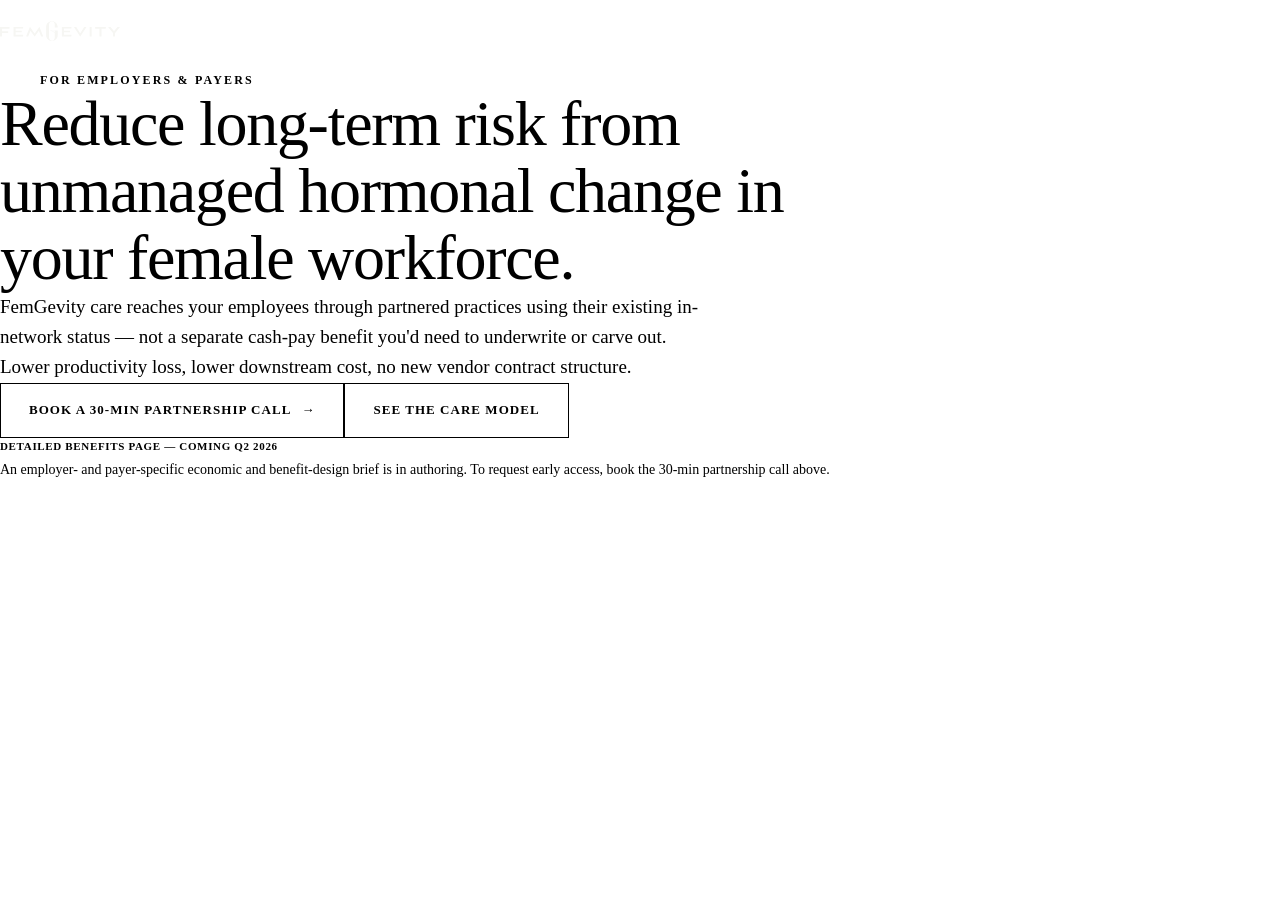
==== for-employers/index.html @ 6acf3462 "V6 gap closure: Patient Leakage, vocabulary policy, Surf Green prominence, intake form, sub-pages Br" ====
<!DOCTYPE html>
<html lang="en">
<head>
<meta charset="UTF-8" />
<meta name="viewport" content="width=device-width, initial-scale=1.0" />
<title>For Employers &amp; Payers — FemGevity Health</title>
<meta name="description" content="Reduce long-term risk and lost productivity from unmanaged hormonal change in your female workforce. FemGevity care reaches employees through partnered practices using existing in-network status." />
<link rel="preconnect" href="https://fonts.googleapis.com">
<link rel="preconnect" href="https://fonts.gstatic.com" crossorigin>
<link href="https://fonts.googleapis.com/css2?family=Cormorant+Garamond:ital,wght@0,400;0,500;0,600;1,400&family=Montserrat:wght@300;400;500;600;700&display=swap" rel="stylesheet">
<link rel="stylesheet" href="../assets/css/site.css">
</head>
<body>

<nav class="subnav">
  <div class="container subnav-inner">
    <a href="../" class="logo" aria-label="FemGevity Health">
      <img src="../assets/logo/femgevity-on-dark.svg" alt="FemGevity Health" />
    </a>
    <a href="../" class="subnav-back"><span class="arrow">&larr;</span> Back to Home</a>
  </div>
</nav>

<section class="subhero">
  <div class="container">
    <span class="eyebrow">For Employers &amp; Payers</span>
    <h1>Reduce long-term risk from unmanaged hormonal change in your female workforce.</h1>
    <p class="lede">FemGevity care reaches your employees through partnered practices using their existing in-network status &mdash; not a separate cash-pay benefit you'd need to underwrite or carve out. Lower productivity loss, lower downstream cost, no new vendor contract structure.</p>
    <div class="subhero-ctas">
      <a href="../#partnership" class="btn btn-primary">Book a 30-min Partnership Call <span class="arrow">→</span></a>
      <a href="../#science" class="btn btn-secondary">See the Care Model</a>
    </div>
    <div class="coming-soon-callout">
      <strong>Detailed benefits page — coming Q2 2026</strong>
      An employer- and payer-specific economic and benefit-design brief is in authoring. To request early access, book the 30-min partnership call above.
    </div>
  </div>
</section>

<footer class="subfooter">
  <div class="container">
    © 2026 FemGevity Health. <a href="../">Home</a> · <a href="../#partnership">Partnerships</a> · <a href="../legal/">Legal</a>
  </div>
</footer>

</body>
</html>
---- assets/css/site.css ----
/* =============================================================
   FEMGEVITY — SHARED SITE CSS
   Used by sub-pages (for-*/, partnership/, legal/). The homepage
   (index.html) keeps its full inline <style>; this file ships only
   the design tokens, base typography, and shared components needed
   by sub-pages so they render on-brand without duplicating the
   homepage's full stylesheet.
   ============================================================= */

:root {
  --slate-blue: #023436;
  --slate-blue-light: #045a5e;
  --surf-green: #CED1C8;
  --spring-white: #F8F6F1;
  --black: #000000;
  --white: #FFFFFF;
  --slate-blue-90: rgba(2, 52, 54, 0.9);
  --slate-blue-70: rgba(2, 52, 54, 0.7);
  --slate-blue-50: rgba(2, 52, 54, 0.5);
  --slate-blue-15: rgba(2, 52, 54, 0.15);
  --surf-green-50: rgba(206, 209, 200, 0.5);
  --ink: #1A1A1A;
  --ink-muted: #5C6770;
  --font-display: 'The Seasons', 'Cormorant Garamond', 'Cormorant', Georgia, 'Times New Roman', serif;
  --font-sans: 'Montserrat', -apple-system, BlinkMacSystemFont, 'Helvetica Neue', sans-serif;
  --space-1: 8px;
  --space-2: 16px;
  --space-3: 24px;
  --space-4: 32px;
  --space-5: 48px;
  --space-6: 64px;
  --space-7: 96px;
  --space-8: 128px;
  --max-width: 1280px;
  --content-pad: 32px;
}

*, *::before, *::after { box-sizing: border-box; margin: 0; padding: 0; }
html { scroll-behavior: smooth; }
body {
  font-family: var(--font-sans);
  font-size: 16px;
  line-height: 1.6;
  color: var(--ink);
  background: var(--spring-white);
  -webkit-font-smoothing: antialiased;
  -moz-osx-font-smoothing: grayscale;
}
a { color: inherit; text-decoration: none; }
img { max-width: 100%; display: block; }

.eyebrow {
  font-family: var(--font-sans);
  font-size: 12px;
  font-weight: 600;
  letter-spacing: 0.18em;
  text-transform: uppercase;
  color: var(--slate-blue);
  margin-bottom: var(--space-3);
  display: inline-flex;
  align-items: center;
  gap: 12px;
}
.eyebrow::before {
  content: '';
  width: 28px;
  height: 1px;
  background: var(--slate-blue);
  display: inline-block;
}

h1, h2, h3, h4 {
  font-family: var(--font-display);
  color: var(--ink);
  letter-spacing: -0.01em;
  font-weight: 500;
}
h1 { font-size: clamp(40px, 6vw, 64px); line-height: 1.05; letter-spacing: -0.02em; }
h2 { font-size: clamp(28px, 3.6vw, 42px); line-height: 1.1; margin-bottom: var(--space-3); }
h3 { font-size: clamp(20px, 2vw, 26px); line-height: 1.25; }

.lede {
  font-family: var(--font-sans);
  font-size: 18px;
  line-height: 1.6;
  color: var(--ink-muted);
  max-width: 640px;
}

.container { max-width: var(--max-width); margin: 0 auto; padding: 0 var(--content-pad); }
section { padding: var(--space-7) 0; }
@media (max-width: 768px) {
  :root { --content-pad: 20px; }
  section { padding: var(--space-6) 0; }
}

/* Buttons */
.btn {
  display: inline-flex;
  align-items: center;
  gap: 10px;
  padding: 16px 28px;
  font-family: var(--font-sans);
  font-size: 13px;
  font-weight: 600;
  letter-spacing: 0.08em;
  text-transform: uppercase;
  border: 1px solid transparent;
  cursor: pointer;
  transition: all 0.25s ease;
  white-space: nowrap;
}
.btn-primary { background: var(--slate-blue); color: var(--white); border-color: var(--slate-blue); }
.btn-primary:hover { background: var(--black); border-color: var(--black); transform: translateY(-1px); }
.btn-secondary { background: transparent; color: var(--slate-blue); border-color: var(--slate-blue); }
.btn-secondary:hover { background: var(--slate-blue); color: var(--white); }
.btn-on-dark { background: var(--white); color: var(--slate-blue); border-color: var(--white); }
.btn-on-dark:hover { background: transparent; color: var(--white); border-color: var(--white); }
.btn .arrow { transition: transform 0.25s ease; }
.btn:hover .arrow { transform: translateX(4px); }
@media (max-width: 600px) {
  .btn { white-space: normal; text-align: center; line-height: 1.25; }
}

/* Slim sub-page nav */
.subnav {
  background: var(--slate-blue);
  color: var(--white);
  padding: 18px 0;
  border-bottom: 1px solid rgba(255,255,255,0.08);
}
.subnav-inner {
  display: flex;
  align-items: center;
  justify-content: space-between;
  gap: var(--space-3);
}
.subnav .logo img { height: 26px; width: auto; display: block; }
.subnav-back {
  font-family: var(--font-sans);
  font-size: 12px;
  font-weight: 500;
  letter-spacing: 0.08em;
  text-transform: uppercase;
  color: rgba(255,255,255,0.85);
  display: inline-flex;
  align-items: center;
  gap: 8px;
  transition: color 0.2s ease;
}
.subnav-back:hover { color: var(--white); }
.subnav-back .arrow { display: inline-block; transition: transform 0.2s ease; }
.subnav-back:hover .arrow { transform: translateX(-3px); }

/* Sub-page hero */
.subhero {
  padding: var(--space-7) 0 var(--space-6);
  background: var(--spring-white);
  border-bottom: 1px solid var(--slate-blue-15);
}
.subhero h1 { margin-bottom: var(--space-3); max-width: 880px; }
.subhero .lede { margin-bottom: var(--space-5); font-size: 19px; max-width: 720px; }
.subhero-ctas { display: flex; gap: var(--space-2); flex-wrap: wrap; }
@media (max-width: 600px) {
  .subhero-ctas { flex-direction: column; align-items: stretch; }
  .subhero-ctas .btn { width: 100%; justify-content: center; }
}

/* Generic content blocks for sub-pages */
.content-block { padding: var(--space-6) 0; border-top: 1px solid var(--slate-blue-15); }
.content-block .container { max-width: 880px; }
.content-block h2 { margin-bottom: var(--space-3); }
.content-block p { font-size: 17px; line-height: 1.65; color: var(--ink-muted); margin-bottom: var(--space-3); max-width: 720px; }
.content-block ul { padding-left: 1.2em; margin-bottom: var(--space-3); color: var(--ink-muted); }
.content-block li { font-size: 16px; line-height: 1.6; margin-bottom: 8px; }
.content-block strong { color: var(--ink); }
.content-block.on-surf { background: var(--surf-green); }

.value-grid {
  display: grid;
  grid-template-columns: repeat(3, 1fr);
  gap: var(--space-4);
  margin-top: var(--space-5);
}
.value-card {
  border-top: 2px solid var(--slate-blue);
  padding-top: var(--space-3);
}
.value-card .num {
  font-family: var(--font-display);
  font-size: clamp(36px, 4vw, 48px);
  color: var(--slate-blue);
  line-height: 1;
  margin-bottom: var(--space-2);
  font-weight: 500;
}
.value-card h3 { font-size: 20px; margin-bottom: var(--space-2); }
.value-card p { font-size: 14px; line-height: 1.6; color: var(--ink-muted); margin-bottom: 0; }
@media (max-width: 768px) {
  .value-grid { grid-template-columns: 1fr; gap: var(--space-3); }
}

/* Closing CTA band */
.subcta {
  background: var(--slate-blue);
  color: var(--white);
  padding: var(--space-7) 0;
  text-align: center;
  border-top: 3px solid var(--surf-green);
}
.subcta .eyebrow { color: var(--surf-green); justify-content: center; }
.subcta .eyebrow::before { background: var(--surf-green); }
.subcta h2 { color: var(--white); max-width: 760px; margin: 0 auto var(--space-3); }
.subcta p { color: rgba(255,255,255,0.8); max-width: 560px; margin: 0 auto var(--space-4); }
.subcta-ctas { display: flex; gap: var(--space-2); justify-content: center; flex-wrap: wrap; }
@media (max-width: 600px) {
  .subcta-ctas { flex-direction: column; align-items: stretch; }
  .subcta-ctas .btn { width: 100%; justify-content: center; }
}

/* Slim footer for sub-pages */
.subfooter {
  background: var(--ink);
  color: rgba(255,255,255,0.7);
  padding: var(--space-4) 0;
  text-align: center;
  font-size: 12px;
  border-top: 3px solid var(--surf-green);
}
.subfooter a { color: rgba(255,255,255,0.85); margin: 0 var(--space-2); }
.subfooter a:hover { color: var(--white); }

/* Coming-soon callout */
.coming-soon-callout {
  border: 1px dashed var(--slate-blue-15);
  background: var(--white);
  padding: var(--space-3) var(--space-4);
  font-family: var(--font-sans);
  font-size: 14px;
  color: var(--ink-muted);
  display: inline-block;
  margin-top: var(--space-3);
}
.coming-soon-callout strong { color: var(--slate-blue); display: block; margin-bottom: 4px; font-weight: 600; letter-spacing: 0.06em; text-transform: uppercase; font-size: 11px; }

/* Legal page anchors */
.legal-section { padding: var(--space-6) 0; border-top: 1px solid var(--slate-blue-15); }
.legal-section h2 { margin-bottom: var(--space-3); }
.legal-section p { font-size: 16px; line-height: 1.7; color: var(--ink-muted); margin-bottom: var(--space-3); max-width: 760px; }
.legal-toc { padding: var(--space-4) 0 0; font-size: 14px; }
.legal-toc a { display: inline-block; margin-right: var(--space-3); color: var(--slate-blue); border-bottom: 1px solid var(--surf-green); padding-bottom: 2px; }
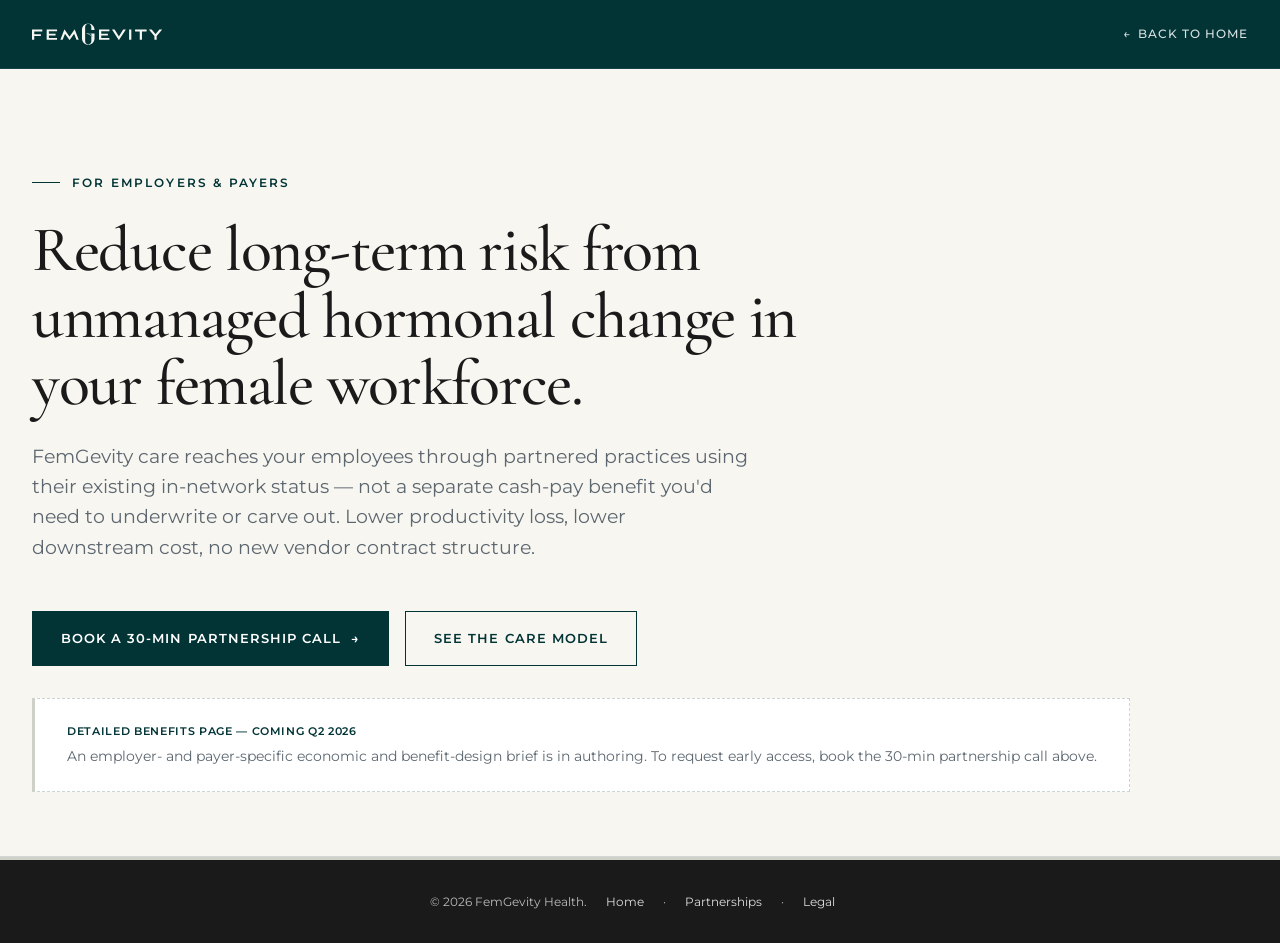
==== commit 30ddca0f: "Fix sub-page styling: closing comment-marker `*/` inside CSS comment broke the parser Root cause: th" ====
--- a/for-employers/index.html
+++ b/for-employers/index.html
@@ -8,7 +8,7 @@
 <link rel="preconnect" href="https://fonts.googleapis.com">
 <link rel="preconnect" href="https://fonts.gstatic.com" crossorigin>
 <link href="https://fonts.googleapis.com/css2?family=Cormorant+Garamond:ital,wght@0,400;0,500;0,600;1,400&family=Montserrat:wght@300;400;500;600;700&display=swap" rel="stylesheet">
-<link rel="stylesheet" href="../assets/css/site.css">
+<link rel="stylesheet" href="../assets/css/site.css?v=3">
 </head>
 <body>
 
--- a/assets/css/site.css
+++ b/assets/css/site.css
@@ -1,10 +1,15 @@
 /* =============================================================
-   FEMGEVITY — SHARED SITE CSS
-   Used by sub-pages (for-*/, partnership/, legal/). The homepage
-   (index.html) keeps its full inline <style>; this file ships only
-   the design tokens, base typography, and shared components needed
-   by sub-pages so they render on-brand without duplicating the
-   homepage's full stylesheet.
+   FEMGEVITY - SHARED SITE CSS
+   Used by sub-pages: for-providers, for-health-systems,
+   for-fertility-centers, for-employers, partnership, legal.
+   The homepage (index.html) keeps its full inline style block;
+   this file ships the design tokens, base typography, and shared
+   components for sub-pages so they render on-brand without
+   duplicating the homepage's full stylesheet.
+
+   Critical background colors carry explicit hex fallbacks before
+   the var() declaration so the page degrades gracefully if a
+   browser fails to resolve a custom property for any reason.
    ============================================================= */
 
 :root {
@@ -41,7 +46,9 @@
   font-family: var(--font-sans);
   font-size: 16px;
   line-height: 1.6;
+  color: #1A1A1A;
   color: var(--ink);
+  background: #F8F6F1;
   background: var(--spring-white);
   -webkit-font-smoothing: antialiased;
   -moz-osx-font-smoothing: grayscale;
@@ -55,6 +62,7 @@
   font-weight: 600;
   letter-spacing: 0.18em;
   text-transform: uppercase;
+  color: #023436;
   color: var(--slate-blue);
   margin-bottom: var(--space-3);
   display: inline-flex;
@@ -65,12 +73,20 @@
   content: '';
   width: 28px;
   height: 1px;
+  background: #023436;
   background: var(--slate-blue);
   display: inline-block;
+}
+.eyebrow--surf::before {
+  background: #CED1C8;
+  background: var(--surf-green);
+  width: 36px;
+  height: 2px;
 }
 
 h1, h2, h3, h4 {
   font-family: var(--font-display);
+  color: #1A1A1A;
   color: var(--ink);
   letter-spacing: -0.01em;
   font-weight: 500;
@@ -83,6 +99,7 @@
   font-family: var(--font-sans);
   font-size: 18px;
   line-height: 1.6;
+  color: #5C6770;
   color: var(--ink-muted);
   max-width: 640px;
 }
@@ -94,7 +111,9 @@
   section { padding: var(--space-6) 0; }
 }
 
-/* Buttons */
+/* =============================================================
+   BUTTONS
+   ============================================================= */
 .btn {
   display: inline-flex;
   align-items: center;
@@ -110,24 +129,66 @@
   transition: all 0.25s ease;
   white-space: nowrap;
 }
-.btn-primary { background: var(--slate-blue); color: var(--white); border-color: var(--slate-blue); }
-.btn-primary:hover { background: var(--black); border-color: var(--black); transform: translateY(-1px); }
-.btn-secondary { background: transparent; color: var(--slate-blue); border-color: var(--slate-blue); }
-.btn-secondary:hover { background: var(--slate-blue); color: var(--white); }
-.btn-on-dark { background: var(--white); color: var(--slate-blue); border-color: var(--white); }
-.btn-on-dark:hover { background: transparent; color: var(--white); border-color: var(--white); }
+.btn-primary {
+  background: #023436;
+  background: var(--slate-blue);
+  color: #FFFFFF;
+  color: var(--white);
+  border-color: #023436;
+  border-color: var(--slate-blue);
+}
+.btn-primary:hover { background: #000; border-color: #000; transform: translateY(-1px); }
+.btn-secondary {
+  background: transparent;
+  color: #023436;
+  color: var(--slate-blue);
+  border-color: #023436;
+  border-color: var(--slate-blue);
+}
+.btn-secondary:hover {
+  background: #023436;
+  background: var(--slate-blue);
+  color: #FFFFFF;
+  color: var(--white);
+}
+.btn-on-dark {
+  background: #FFFFFF;
+  background: var(--white);
+  color: #023436;
+  color: var(--slate-blue);
+  border-color: #FFFFFF;
+  border-color: var(--white);
+}
+.btn-on-dark:hover { background: transparent; color: #FFFFFF; border-color: #FFFFFF; }
+.btn-ghost-on-dark {
+  background: transparent;
+  color: #FFFFFF;
+  color: var(--white);
+  border-color: rgba(255,255,255,0.4);
+}
+.btn-ghost-on-dark:hover { border-color: #FFFFFF; }
 .btn .arrow { transition: transform 0.25s ease; }
 .btn:hover .arrow { transform: translateX(4px); }
 @media (max-width: 600px) {
   .btn { white-space: normal; text-align: center; line-height: 1.25; }
 }
 
-/* Slim sub-page nav */
+/* =============================================================
+   SUB-PAGE NAV
+   Higher specificity (`nav.subnav`) and explicit hex fallback
+   so the emerald background renders bulletproof on every device.
+   ============================================================= */
+nav.subnav,
 .subnav {
-  background: var(--slate-blue);
+  display: block;
+  background: #023436;
+  background: var(--slate-blue);
+  color: #FFFFFF;
   color: var(--white);
-  padding: 18px 0;
+  padding: 20px 0;
   border-bottom: 1px solid rgba(255,255,255,0.08);
+  position: relative;
+  z-index: 10;
 }
 .subnav-inner {
   display: flex;
@@ -135,7 +196,13 @@
   justify-content: space-between;
   gap: var(--space-3);
 }
-.subnav .logo img { height: 26px; width: auto; display: block; }
+.subnav .logo {
+  display: inline-flex;
+  align-items: center;
+  line-height: 0;
+  color: #FFFFFF;
+}
+.subnav .logo img { height: 28px; width: auto; display: block; }
 .subnav-back {
   font-family: var(--font-sans);
   font-size: 12px;
@@ -148,15 +215,18 @@
   gap: 8px;
   transition: color 0.2s ease;
 }
-.subnav-back:hover { color: var(--white); }
+.subnav-back:hover { color: #FFFFFF; }
 .subnav-back .arrow { display: inline-block; transition: transform 0.2s ease; }
 .subnav-back:hover .arrow { transform: translateX(-3px); }
 
-/* Sub-page hero */
+/* =============================================================
+   SUB-PAGE HERO
+   ============================================================= */
 .subhero {
   padding: var(--space-7) 0 var(--space-6);
+  background: #F8F6F1;
   background: var(--spring-white);
-  border-bottom: 1px solid var(--slate-blue-15);
+  border-bottom: 1px solid rgba(2, 52, 54, 0.15);
 }
 .subhero h1 { margin-bottom: var(--space-3); max-width: 880px; }
 .subhero .lede { margin-bottom: var(--space-5); font-size: 19px; max-width: 720px; }
@@ -166,15 +236,24 @@
   .subhero-ctas .btn { width: 100%; justify-content: center; }
 }
 
-/* Generic content blocks for sub-pages */
-.content-block { padding: var(--space-6) 0; border-top: 1px solid var(--slate-blue-15); }
+/* =============================================================
+   GENERIC CONTENT BLOCKS
+   ============================================================= */
+.content-block {
+  padding: var(--space-6) 0;
+  border-top: 1px solid rgba(2, 52, 54, 0.15);
+}
 .content-block .container { max-width: 880px; }
 .content-block h2 { margin-bottom: var(--space-3); }
 .content-block p { font-size: 17px; line-height: 1.65; color: var(--ink-muted); margin-bottom: var(--space-3); max-width: 720px; }
 .content-block ul { padding-left: 1.2em; margin-bottom: var(--space-3); color: var(--ink-muted); }
 .content-block li { font-size: 16px; line-height: 1.6; margin-bottom: 8px; }
 .content-block strong { color: var(--ink); }
-.content-block.on-surf { background: var(--surf-green); }
+.content-block.on-surf {
+  background: #CED1C8;
+  background: var(--surf-green);
+  border-top: none;
+}
 
 .value-grid {
   display: grid;
@@ -183,12 +262,14 @@
   margin-top: var(--space-5);
 }
 .value-card {
+  border-top: 2px solid #023436;
   border-top: 2px solid var(--slate-blue);
   padding-top: var(--space-3);
 }
 .value-card .num {
   font-family: var(--font-display);
   font-size: clamp(36px, 4vw, 48px);
+  color: #023436;
   color: var(--slate-blue);
   line-height: 1;
   margin-bottom: var(--space-2);
@@ -200,17 +281,22 @@
   .value-grid { grid-template-columns: 1fr; gap: var(--space-3); }
 }
 
-/* Closing CTA band */
+/* =============================================================
+   CLOSING CTA BAND
+   ============================================================= */
 .subcta {
-  background: var(--slate-blue);
+  background: #023436;
+  background: var(--slate-blue);
+  color: #FFFFFF;
   color: var(--white);
   padding: var(--space-7) 0;
   text-align: center;
+  border-top: 3px solid #CED1C8;
   border-top: 3px solid var(--surf-green);
 }
 .subcta .eyebrow { color: var(--surf-green); justify-content: center; }
 .subcta .eyebrow::before { background: var(--surf-green); }
-.subcta h2 { color: var(--white); max-width: 760px; margin: 0 auto var(--space-3); }
+.subcta h2 { color: #FFFFFF; max-width: 760px; margin: 0 auto var(--space-3); }
 .subcta p { color: rgba(255,255,255,0.8); max-width: 560px; margin: 0 auto var(--space-4); }
 .subcta-ctas { display: flex; gap: var(--space-2); justify-content: center; flex-wrap: wrap; }
 @media (max-width: 600px) {
@@ -218,34 +304,163 @@
   .subcta-ctas .btn { width: 100%; justify-content: center; }
 }
 
-/* Slim footer for sub-pages */
+/* =============================================================
+   SLIM FOOTER FOR SUB-PAGES
+   ============================================================= */
 .subfooter {
+  background: #1A1A1A;
   background: var(--ink);
   color: rgba(255,255,255,0.7);
   padding: var(--space-4) 0;
   text-align: center;
   font-size: 12px;
+  border-top: 3px solid #CED1C8;
   border-top: 3px solid var(--surf-green);
 }
 .subfooter a { color: rgba(255,255,255,0.85); margin: 0 var(--space-2); }
-.subfooter a:hover { color: var(--white); }
-
-/* Coming-soon callout */
+.subfooter a:hover { color: #FFFFFF; }
+
+/* =============================================================
+   COMING-SOON CALLOUT
+   ============================================================= */
 .coming-soon-callout {
-  border: 1px dashed var(--slate-blue-15);
-  background: var(--white);
+  border: 1px dashed rgba(2, 52, 54, 0.2);
+  background: #FFFFFF;
   padding: var(--space-3) var(--space-4);
   font-family: var(--font-sans);
   font-size: 14px;
   color: var(--ink-muted);
   display: inline-block;
-  margin-top: var(--space-3);
-}
-.coming-soon-callout strong { color: var(--slate-blue); display: block; margin-bottom: 4px; font-weight: 600; letter-spacing: 0.06em; text-transform: uppercase; font-size: 11px; }
-
-/* Legal page anchors */
-.legal-section { padding: var(--space-6) 0; border-top: 1px solid var(--slate-blue-15); }
-.legal-section h2 { margin-bottom: var(--space-3); }
-.legal-section p { font-size: 16px; line-height: 1.7; color: var(--ink-muted); margin-bottom: var(--space-3); max-width: 760px; }
-.legal-toc { padding: var(--space-4) 0 0; font-size: 14px; }
-.legal-toc a { display: inline-block; margin-right: var(--space-3); color: var(--slate-blue); border-bottom: 1px solid var(--surf-green); padding-bottom: 2px; }
+  margin-top: var(--space-4);
+  border-left: 3px solid #CED1C8;
+  border-left: 3px solid var(--surf-green);
+}
+.coming-soon-callout strong {
+  color: var(--slate-blue);
+  display: block;
+  margin-bottom: 4px;
+  font-weight: 600;
+  letter-spacing: 0.06em;
+  text-transform: uppercase;
+  font-size: 11px;
+}
+
+/* =============================================================
+   LEGAL PAGE — TOC + section design
+   The TOC pills sit on the Surf Green hero band so they read
+   as deliberate document navigation, not afterthought text.
+   ============================================================= */
+.legal-hero {
+  background: #023436;
+  background: var(--slate-blue);
+  color: #FFFFFF;
+  padding: var(--space-7) 0 var(--space-6);
+}
+.legal-hero .eyebrow { color: var(--surf-green); }
+.legal-hero .eyebrow::before { background: var(--surf-green); }
+.legal-hero h1 { color: #FFFFFF; max-width: 880px; margin-bottom: var(--space-3); }
+.legal-hero .lede { color: rgba(255,255,255,0.8); max-width: 720px; margin-bottom: var(--space-5); }
+
+.legal-toc {
+  display: flex;
+  flex-wrap: wrap;
+  gap: 12px;
+}
+.legal-toc a {
+  font-family: var(--font-sans);
+  font-size: 12px;
+  font-weight: 600;
+  letter-spacing: 0.1em;
+  text-transform: uppercase;
+  color: #FFFFFF;
+  padding: 10px 16px;
+  border: 1px solid rgba(255,255,255,0.25);
+  background: rgba(255,255,255,0.04);
+  transition: all 0.2s ease;
+  display: inline-flex;
+  align-items: center;
+  gap: 8px;
+}
+.legal-toc a::before {
+  content: '';
+  width: 10px;
+  height: 2px;
+  background: var(--surf-green);
+  display: inline-block;
+}
+.legal-toc a:hover {
+  border-color: var(--surf-green);
+  background: rgba(206, 209, 200, 0.1);
+  color: var(--surf-green);
+}
+
+.legal-section {
+  padding: var(--space-7) 0;
+  border-bottom: 1px solid rgba(2, 52, 54, 0.12);
+  scroll-margin-top: 24px;
+}
+.legal-section:last-of-type { border-bottom: none; }
+.legal-section .container { max-width: 880px; }
+.legal-section h2 {
+  font-size: clamp(28px, 3.4vw, 38px);
+  margin-bottom: var(--space-4);
+  position: relative;
+  padding-left: var(--space-3);
+  border-left: 3px solid #CED1C8;
+  border-left: 3px solid var(--surf-green);
+  line-height: 1.15;
+}
+.legal-section .section-num {
+  font-family: var(--font-sans);
+  font-size: 11px;
+  font-weight: 600;
+  letter-spacing: 0.18em;
+  text-transform: uppercase;
+  color: var(--slate-blue);
+  display: block;
+  margin-bottom: var(--space-2);
+}
+.legal-section p {
+  font-size: 16px;
+  line-height: 1.7;
+  color: var(--ink-muted);
+  margin-bottom: var(--space-3);
+  max-width: 760px;
+}
+.legal-section a {
+  color: var(--slate-blue);
+  border-bottom: 1px solid var(--surf-green);
+  padding-bottom: 1px;
+  transition: border-color 0.2s ease;
+}
+.legal-section a:hover { border-bottom-color: var(--slate-blue); }
+
+.legal-status-badge {
+  display: inline-flex;
+  align-items: center;
+  gap: 8px;
+  font-family: var(--font-sans);
+  font-size: 11px;
+  font-weight: 600;
+  letter-spacing: 0.12em;
+  text-transform: uppercase;
+  color: var(--slate-blue);
+  background: rgba(206, 209, 200, 0.4);
+  padding: 6px 12px;
+  border-left: 3px solid var(--surf-green);
+  margin-bottom: var(--space-3);
+}
+.legal-status-badge::before {
+  content: '';
+  width: 6px;
+  height: 6px;
+  border-radius: 50%;
+  background: var(--slate-blue);
+  display: inline-block;
+}
+
+@media (max-width: 600px) {
+  .legal-toc { gap: 8px; }
+  .legal-toc a { padding: 8px 12px; font-size: 11px; }
+  .legal-section h2 { padding-left: var(--space-2); border-left-width: 2px; }
+}
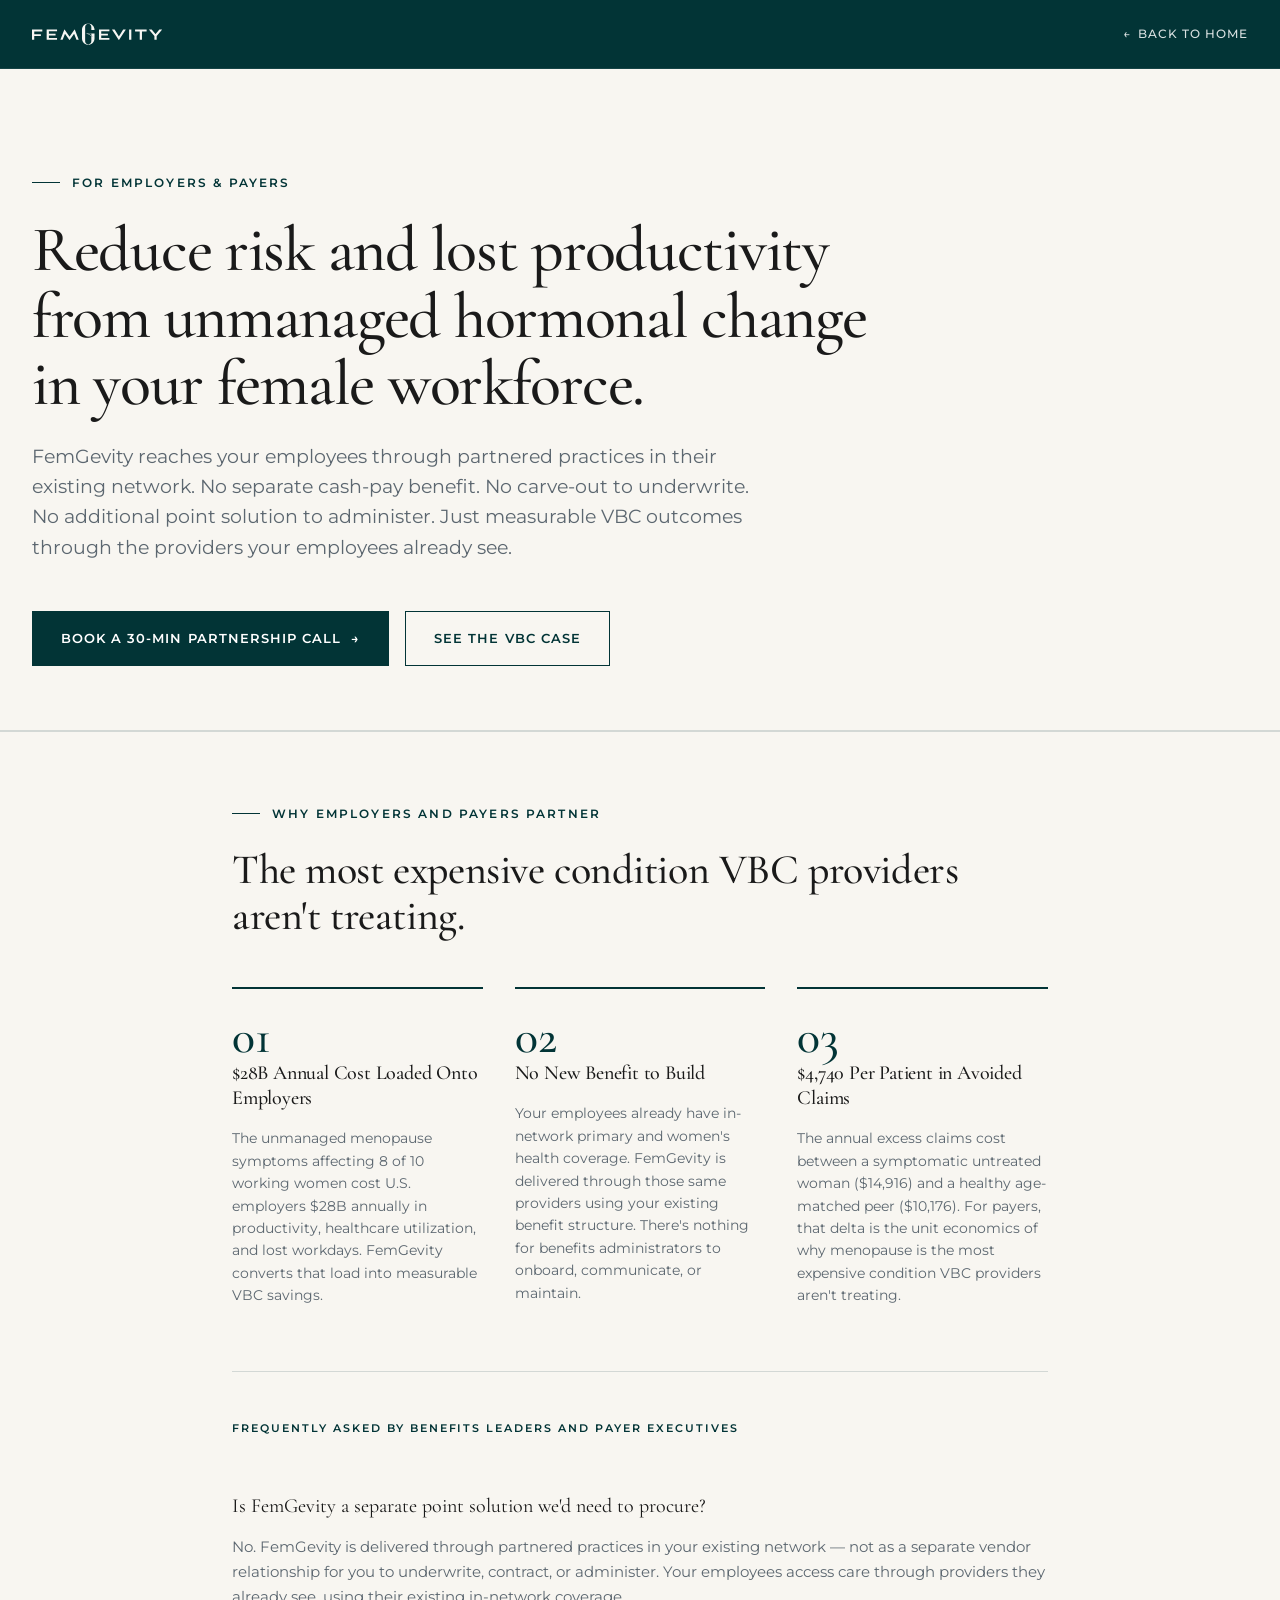
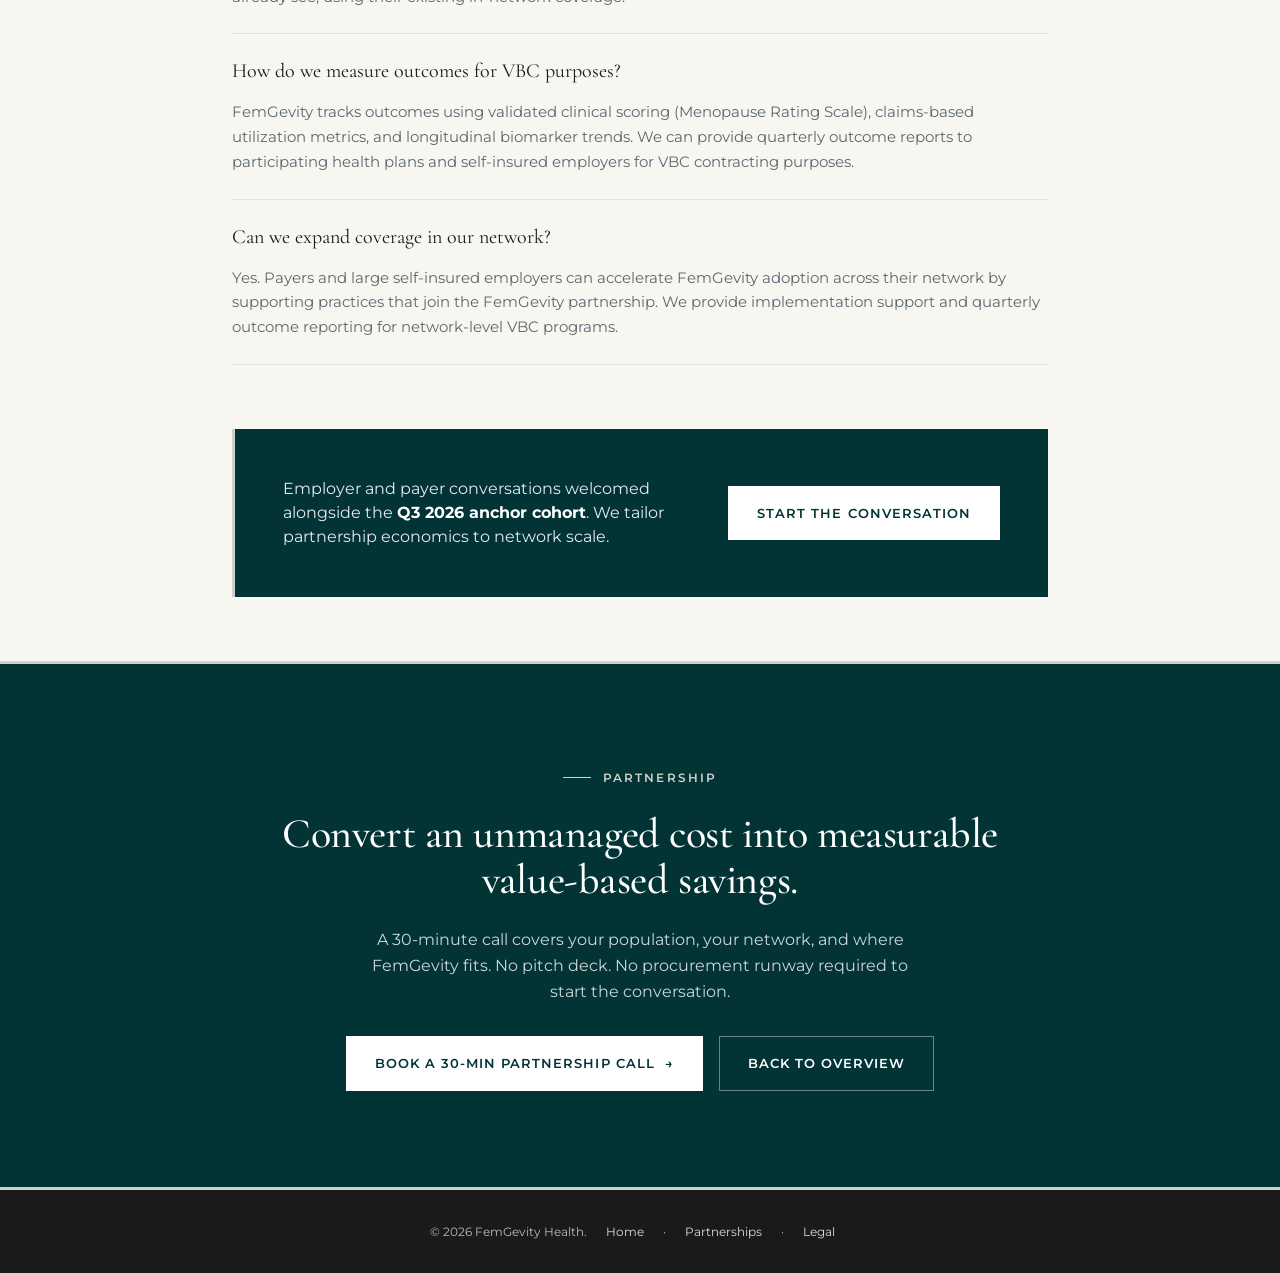
==== commit 140b7a6d: "Rework site onto v16/v17 mockup: expanded clinical homepage + full-bleed slower hero video Adopts th" ====
--- a/for-employers/index.html
+++ b/for-employers/index.html
@@ -4,11 +4,11 @@
 <meta charset="UTF-8" />
 <meta name="viewport" content="width=device-width, initial-scale=1.0" />
 <title>For Employers &amp; Payers — FemGevity Health</title>
-<meta name="description" content="Reduce long-term risk and lost productivity from unmanaged hormonal change in your female workforce. FemGevity care reaches employees through partnered practices using existing in-network status." />
+<meta name="description" content="Reduce risk and lost productivity from unmanaged hormonal change in your female workforce. FemGevity reaches employees through partnered practices in their existing network — no separate benefit to underwrite." />
 <link rel="preconnect" href="https://fonts.googleapis.com">
 <link rel="preconnect" href="https://fonts.gstatic.com" crossorigin>
 <link href="https://fonts.googleapis.com/css2?family=Cormorant+Garamond:ital,wght@0,400;0,500;0,600;1,400&family=Montserrat:wght@300;400;500;600;700&display=swap" rel="stylesheet">
-<link rel="stylesheet" href="../assets/css/site.css?v=3">
+<link rel="stylesheet" href="../assets/css/site.css?v=4">
 </head>
 <body>
 
@@ -24,15 +24,68 @@
 <section class="subhero">
   <div class="container">
     <span class="eyebrow">For Employers &amp; Payers</span>
-    <h1>Reduce long-term risk from unmanaged hormonal change in your female workforce.</h1>
-    <p class="lede">FemGevity care reaches your employees through partnered practices using their existing in-network status &mdash; not a separate cash-pay benefit you'd need to underwrite or carve out. Lower productivity loss, lower downstream cost, no new vendor contract structure.</p>
+    <h1>Reduce risk and lost productivity from unmanaged hormonal change in your female workforce.</h1>
+    <p class="lede">FemGevity reaches your employees through partnered practices in their existing network. No separate cash-pay benefit. No carve-out to underwrite. No additional point solution to administer. Just measurable VBC outcomes through the providers your employees already see.</p>
     <div class="subhero-ctas">
-      <a href="../#partnership" class="btn btn-primary">Book a 30-min Partnership Call <span class="arrow">→</span></a>
-      <a href="../#science" class="btn btn-secondary">See the Care Model</a>
+      <a href="../#partnership" class="btn btn-primary">Book a 30-min Partnership Call <span class="arrow">&rarr;</span></a>
+      <a href="../#vbc" class="btn btn-secondary">See the VBC Case</a>
     </div>
-    <div class="coming-soon-callout">
-      <strong>Detailed benefits page — coming Q2 2026</strong>
-      An employer- and payer-specific economic and benefit-design brief is in authoring. To request early access, book the 30-min partnership call above.
+  </div>
+</section>
+
+<section class="content-block">
+  <div class="container">
+    <span class="eyebrow">Why employers and payers partner</span>
+    <h2>The most expensive condition VBC providers aren't treating.</h2>
+    <div class="value-grid">
+      <div class="value-card">
+        <span class="num">01</span>
+        <h3>$28B Annual Cost Loaded Onto Employers</h3>
+        <p>The unmanaged menopause symptoms affecting 8 of 10 working women cost U.S. employers $28B annually in productivity, healthcare utilization, and lost workdays. FemGevity converts that load into measurable VBC savings.</p>
+      </div>
+      <div class="value-card">
+        <span class="num">02</span>
+        <h3>No New Benefit to Build</h3>
+        <p>Your employees already have in-network primary and women's health coverage. FemGevity is delivered through those same providers using your existing benefit structure. There's nothing for benefits administrators to onboard, communicate, or maintain.</p>
+      </div>
+      <div class="value-card">
+        <span class="num">03</span>
+        <h3>$4,740 Per Patient in Avoided Claims</h3>
+        <p>The annual excess claims cost between a symptomatic untreated woman ($14,916) and a healthy age-matched peer ($10,176). For payers, that delta is the unit economics of why menopause is the most expensive condition VBC providers aren't treating.</p>
+      </div>
+    </div>
+
+    <div class="aud-faq">
+      <div class="aud-faq-eyebrow">Frequently asked by benefits leaders and payer executives</div>
+      <div class="aud-faq-item">
+        <div class="aud-faq-q">Is FemGevity a separate point solution we'd need to procure?</div>
+        <div class="aud-faq-a">No. FemGevity is delivered through partnered practices in your existing network &mdash; not as a separate vendor relationship for you to underwrite, contract, or administer. Your employees access care through providers they already see, using their existing in-network coverage.</div>
+      </div>
+      <div class="aud-faq-item">
+        <div class="aud-faq-q">How do we measure outcomes for VBC purposes?</div>
+        <div class="aud-faq-a">FemGevity tracks outcomes using validated clinical scoring (Menopause Rating Scale), claims-based utilization metrics, and longitudinal biomarker trends. We can provide quarterly outcome reports to participating health plans and self-insured employers for VBC contracting purposes.</div>
+      </div>
+      <div class="aud-faq-item">
+        <div class="aud-faq-q">Can we expand coverage in our network?</div>
+        <div class="aud-faq-a">Yes. Payers and large self-insured employers can accelerate FemGevity adoption across their network by supporting practices that join the FemGevity partnership. We provide implementation support and quarterly outcome reporting for network-level VBC programs.</div>
+      </div>
+    </div>
+
+    <div class="aud-cta">
+      <div class="aud-cta-text">Employer and payer conversations welcomed alongside the <strong>Q3 2026 anchor cohort</strong>. We tailor partnership economics to network scale.</div>
+      <a href="../#partnership" class="btn btn-on-dark">Start the Conversation</a>
+    </div>
+  </div>
+</section>
+
+<section class="subcta">
+  <div class="container">
+    <span class="eyebrow">Partnership</span>
+    <h2>Convert an unmanaged cost into measurable value-based savings.</h2>
+    <p>A 30-minute call covers your population, your network, and where FemGevity fits. No pitch deck. No procurement runway required to start the conversation.</p>
+    <div class="subcta-ctas">
+      <a href="../#partnership" class="btn btn-on-dark">Book a 30-min Partnership Call <span class="arrow">&rarr;</span></a>
+      <a href="../" class="btn" style="background:transparent;color:var(--white);border-color:rgba(255,255,255,0.4);">Back to Overview</a>
     </div>
   </div>
 </section>
--- a/assets/css/site.css
+++ b/assets/css/site.css
@@ -464,3 +464,60 @@
   .legal-toc a { padding: 8px 12px; font-size: 11px; }
   .legal-section h2 { padding-left: var(--space-2); border-left-width: 2px; }
 }
+
+/* =============================================================
+   AUDIENCE SUB-PAGE FAQ (ported from v17 .aud-faq)
+   ============================================================= */
+.aud-faq {
+  max-width: 880px;
+  margin: var(--space-6) auto 0;
+  border-top: 1px solid rgba(2, 52, 54, 0.15);
+  padding-top: var(--space-5);
+}
+.aud-faq-eyebrow {
+  font-family: var(--font-sans);
+  font-size: 11px;
+  font-weight: 600;
+  letter-spacing: 0.18em;
+  text-transform: uppercase;
+  color: var(--slate-blue);
+  margin-bottom: var(--space-4);
+}
+.aud-faq-item {
+  padding: var(--space-3) 0;
+  border-bottom: 1px solid rgba(2, 52, 54, 0.1);
+}
+.aud-faq-q {
+  font-family: var(--font-display);
+  font-size: 20px;
+  line-height: 1.3;
+  color: var(--ink);
+  margin-bottom: var(--space-2);
+}
+.aud-faq-a {
+  font-family: var(--font-sans);
+  font-size: 15px;
+  line-height: 1.65;
+  color: var(--ink-muted);
+}
+
+/* Audience CTA band (ported from v17 .aud-cta) */
+.aud-cta {
+  max-width: 880px;
+  margin: var(--space-6) auto 0;
+  background: var(--slate-blue);
+  color: #fff;
+  padding: var(--space-5);
+  display: flex;
+  align-items: center;
+  justify-content: space-between;
+  gap: var(--space-4);
+  border-left: 3px solid var(--surf-green);
+}
+.aud-cta-text { font-family: var(--font-sans); font-size: 16px; line-height: 1.5; color: rgba(255,255,255,0.9); }
+.aud-cta-text strong { color: #fff; }
+.aud-cta .btn { flex-shrink: 0; }
+@media (max-width: 700px) {
+  .aud-cta { flex-direction: column; align-items: flex-start; }
+  .aud-cta .btn { width: 100%; justify-content: center; }
+}
